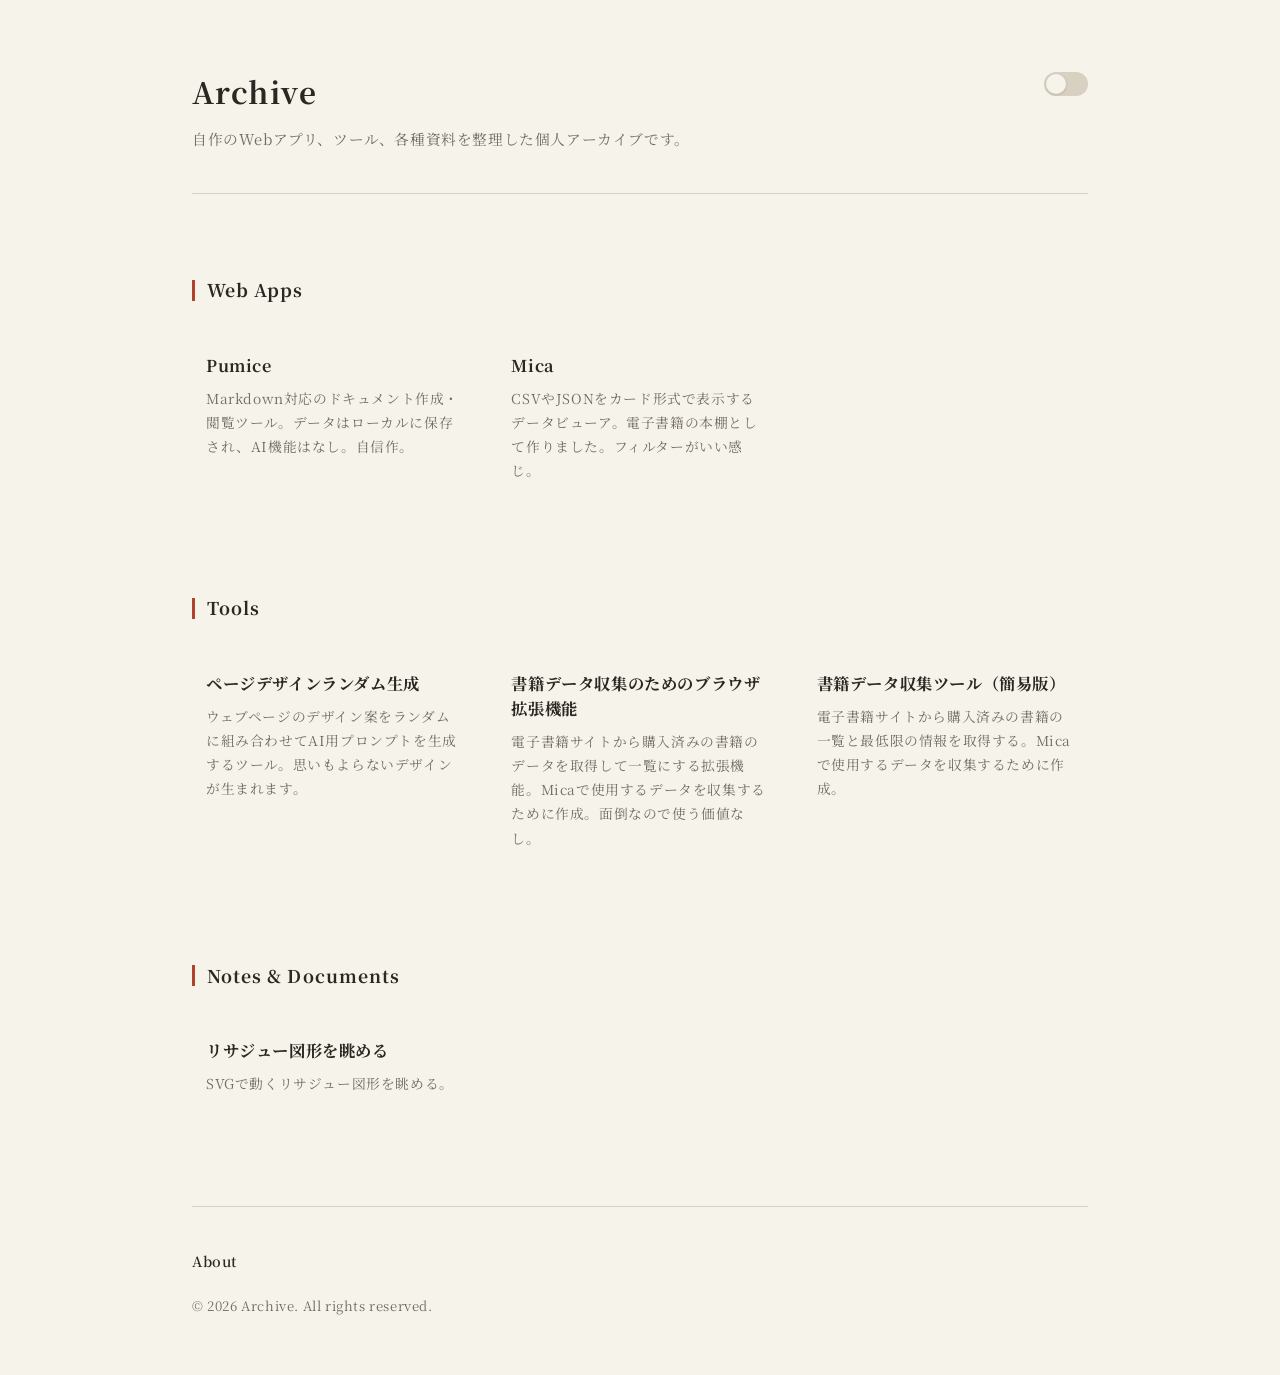
==== index.html @ b4024c44 "Initial commit" ====
<!DOCTYPE html>
<html lang="ja">
<head>
  <meta charset="UTF-8">
  <meta name="viewport" content="width=device-width, initial-scale=1.0">
  <title>Archive</title>
  <meta name="description" content="制作したWebアプリ、ツール、資料のアーカイブです。">
  <link rel="icon" href="favicon.svg" type="image/svg+xml">

  <!-- Google Fonts: Noto Sans JP -->
  <link rel="preconnect" href="https://fonts.googleapis.com">
  <link rel="preconnect" href="https://fonts.gstatic.com" crossorigin>
  <link href="https://fonts.googleapis.com/css2?family=Noto+Sans+JP:wght@400;500;600&display=swap" rel="stylesheet">

  <script>
    (function() {
      const theme = localStorage.getItem("selected-theme") === "dark" ? "dark" : "paper";
      document.write('<link id="theme-style" rel="stylesheet" href="./style-' + theme + '.css">');
    })();
  </script>
  <noscript>
    <link id="theme-style" rel="stylesheet" href="./style-paper.css">
  </noscript>

  <script src="./contents.js" defer></script>
  <script src="./main.js" defer></script>
</head>
<body>
  <div class="site-wrapper">
    <!-- ヘッダー -->
    <header class="site-header">
      <div class="header-inner">
        <h1 class="site-title">
          <a href="./index.html">Archive</a>
        </h1>
        <p class="site-description">自作のWebアプリ、ツール、各種資料を整理した個人アーカイブです。</p>
      </div>
      <button type="button" id="theme-toggle" class="theme-toggle" role="switch" aria-checked="false" aria-label="ダークモード切り替え">
        <span class="toggle-slider"></span>
      </button>
    </header>

    <!-- メインコンテンツ（main.js により動的生成） -->
    <main class="site-main" id="main-content" aria-live="polite">
      <!-- カテゴリーセクションがここに展開されます -->
    </main>

    <!-- フッター -->
    <footer class="site-footer">
      <div class="footer-inner">
        <nav class="footer-nav" aria-label="フッターナビゲーション">
          <ul class="footer-links">
            <li><a href="./about/">About</a></li>
            <!-- <li><a href="./rss.xml">RSS</a></li> -->
          </ul>
        </nav>

        <p class="copyright">&copy; 2026 Archive. All rights reserved.</p>
      </div>
    </footer>
  </div>
</body>
</html>
---- style-paper.css ----
@charset "UTF-8";

@import url('https://fonts.googleapis.com/css2?family=Noto+Serif+JP:wght@400;600;700&family=Shippori+Mincho:wght@400;600;700&display=swap');

:root {
  --bg-canvas: #f6f3eb;
  --bg-hover: #ede8dc;
  --bg-subtle: #e6e0d2;
  --text-main: #2b2723;
  --text-muted: #726c63;
  --accent: #b0432c;
  --border-color: #d8d1c2;
  --border-thin: 1px solid var(--border-color);
  --radius: 3px;
  --font-base: "Noto Serif JP", "Shippori Mincho", "Yu Mincho", "Hiragino Mincho ProN", serif;
  --container-max-width: 960px;
}

*, *::before, *::after {
  box-sizing: border-box;
  margin: 0;
  padding: 0;
}

body {
  background-color: var(--bg-canvas);
  color: var(--text-main);
  font-family: var(--font-base);
  font-size: 15px;
  line-height: 1.85;
  letter-spacing: 0.04em;
  -webkit-font-smoothing: antialiased;
}

.site-wrapper {
  max-width: var(--container-max-width);
  margin: 0 auto;
  padding: 0 32px;
  min-height: 100vh;
  display: flex;
  flex-direction: column;
}

a {
  color: inherit;
  text-decoration: none;
  transition: color 0.15s ease;
}

a:focus-visible {
  outline: 2px solid var(--accent);
  outline-offset: 3px;
}

/* ヘッダー */
.site-header {
  position: relative;
  margin-top: 0;
  margin-bottom: 80px;
  padding: 72px 0 40px 0;
  border-bottom: var(--border-thin);
}

.site-title {
  font-size: 1.85rem;
  font-weight: 700;
  letter-spacing: 0.05em;
  line-height: 1.3;
}

.site-title a:hover {
  color: var(--accent);
}

.site-description {
  margin-top: 16px;
  color: var(--text-muted);
  font-size: 0.92rem;
  line-height: 1.8;
  max-width: 80%;
}

/* 右上トグルスイッチ */
.theme-toggle {
  position: absolute;
  top: 72px;
  right: 0;
  width: 44px;
  height: 24px;
  background-color: var(--border-color);
  border: none;
  border-radius: 9999px;
  padding: 2px;
  cursor: pointer;
  display: flex;
  align-items: center;
  transition: background-color 0.25s ease;
  outline: none;
}

.theme-toggle:focus-visible {
  outline: 2px solid var(--accent);
  outline-offset: 3px;
}

.theme-toggle .toggle-slider {
  display: block;
  width: 20px;
  height: 20px;
  background-color: var(--bg-canvas);
  border-radius: 50%;
  transition: transform 0.25s ease, background-color 0.25s ease;
  box-shadow: 0 1px 3px rgba(0, 0, 0, 0.15);
}

.theme-toggle[aria-checked="true"] {
  background-color: var(--accent);
}

.theme-toggle[aria-checked="true"] .toggle-slider {
  transform: translateX(20px);
}

/* メインコンテンツ */
.site-main {
  flex: 1;
  padding-bottom: 96px;
}

.category-section {
  margin-bottom: 96px;
}

.category-section:last-child {
  margin-bottom: 0;
}

.category-title {
  display: flex;
  align-items: center;
  gap: 12px;
  font-size: 1.1rem;
  font-weight: 700;
  letter-spacing: 0.06em;
  margin-bottom: 32px;
}

.category-title::before {
  content: "";
  display: block;
  width: 3px;
  height: 1.2em;
  background-color: var(--accent);
}

.items-grid {
  display: grid;
  grid-template-columns: repeat(3, 1fr);
  gap: 32px 20px;
  list-style: none;
}

.content-item {
  display: flex;
  flex-direction: column;
  padding: 14px;
  border-radius: var(--radius);
  transition: background-color 0.2s ease;
}

.content-item:hover {
  background-color: var(--bg-hover);
}

.item-thumbnail-wrap {
  display: block;
  width: 100%;
  aspect-ratio: 16 / 9;
  background-color: var(--bg-subtle);
  border-radius: 2px;
  overflow: hidden;
  margin-bottom: 14px;
}

.item-thumbnail {
  width: 100%;
  height: 100%;
  object-fit: cover;
  display: block;
}

.item-title {
  font-size: 1.02rem;
  font-weight: 700;
  line-height: 1.55;
  margin-bottom: 8px;
}

.item-title-link {
  color: var(--text-main);
}

.item-title-link:hover {
  color: var(--accent);
  text-decoration: underline;
  text-underline-offset: 4px;
}

.item-description {
  font-size: 0.86rem;
  color: var(--text-muted);
  line-height: 1.75;
}

/* フッター */
.site-footer {
  margin-top: auto;
  padding: 40px 0 56px 0;
  border-top: var(--border-thin);
}

.footer-inner {
  display: flex;
  flex-direction: column;
  gap: 20px;
}

.footer-links {
  list-style: none;
  display: flex;
  gap: 24px;
}

.footer-links a {
  font-size: 0.88rem;
  font-weight: 600;
}

.footer-links a:hover {
  color: var(--accent);
}

.copyright {
  font-size: 0.82rem;
  color: var(--text-muted);
}

@media (max-width: 768px) {
  .items-grid {
    grid-template-columns: repeat(2, 1fr);
  }
}

@media (max-width: 480px) {
  .site-wrapper { padding: 0 20px; }
  .site-header { padding-top: 48px; margin-bottom: 56px; }
  .theme-toggle { top: 48px; }
  .category-section { margin-bottom: 72px; }
  .items-grid { grid-template-columns: 1fr; }
}
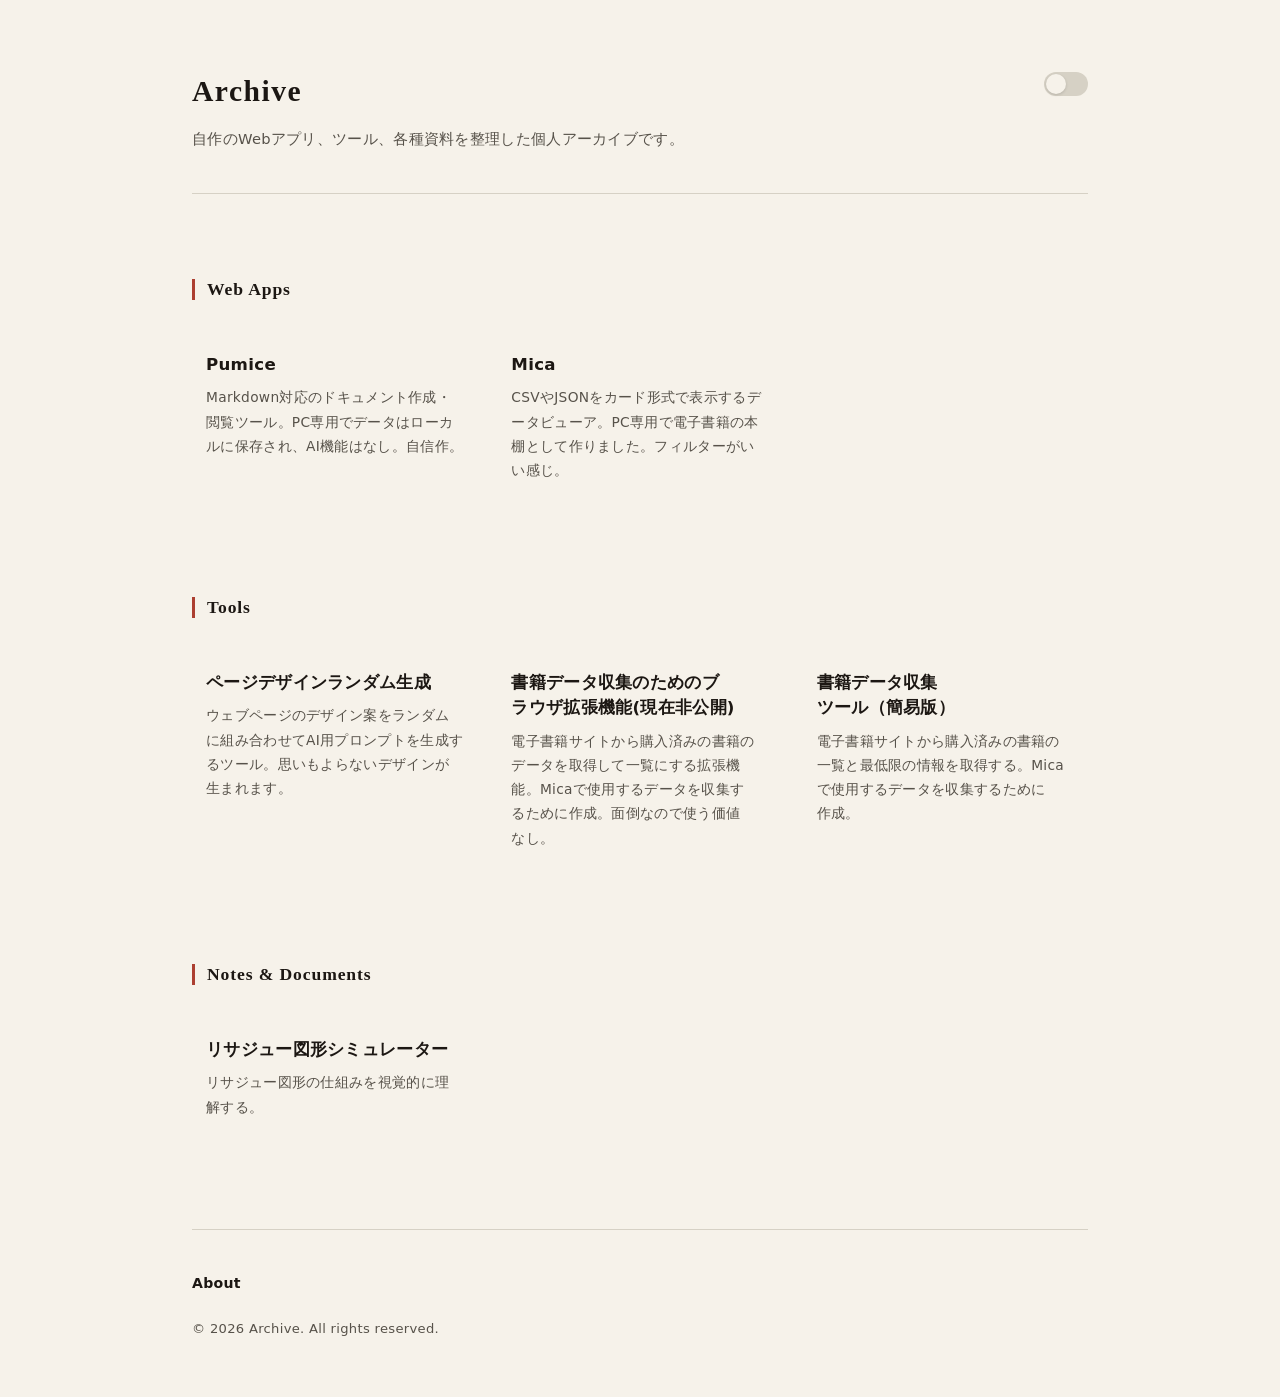
==== commit b6d3fdad: "css改修" ====
--- a/index.html
+++ b/index.html
@@ -3,29 +3,29 @@
 <head>
   <meta charset="UTF-8">
   <meta name="viewport" content="width=device-width, initial-scale=1.0">
+  <meta name="color-scheme" content="light dark">
   <title>Archive</title>
   <meta name="description" content="制作したWebアプリ、ツール、資料のアーカイブです。">
   <link rel="icon" href="favicon.svg" type="image/svg+xml">
 
-  <!-- Google Fonts: Noto Sans JP -->
-  <link rel="preconnect" href="https://fonts.googleapis.com">
-  <link rel="preconnect" href="https://fonts.gstatic.com" crossorigin>
-  <link href="https://fonts.googleapis.com/css2?family=Noto+Sans+JP:wght@400;500;600&display=swap" rel="stylesheet">
-
+  <!-- 描画前のちらつき防止：保存済みテーマをファーストペイント前に適用 -->
   <script>
-    (function() {
-      const theme = localStorage.getItem("selected-theme") === "dark" ? "dark" : "paper";
-      document.write('<link id="theme-style" rel="stylesheet" href="./style-' + theme + '.css">');
+    (() => {
+      const saved = localStorage.getItem("selected-theme");
+      if (saved === "light" || saved === "dark") {
+        document.documentElement.dataset.theme = saved;
+        document.querySelector('meta[name="color-scheme"]')?.setAttribute("content", saved);
+      }
     })();
   </script>
-  <noscript>
-    <link id="theme-style" rel="stylesheet" href="./style-paper.css">
-  </noscript>
 
-  <script src="./contents.js" defer></script>
-  <script src="./main.js" defer></script>
+  <link rel="stylesheet" href="./tokens.css">
+  <link rel="stylesheet" href="./style.css">
+  <script type="module" src="./main.js"></script>
 </head>
 <body>
+  <a href="#main-content" class="skip-link">メインコンテンツへ移動</a>
+
   <div class="site-wrapper">
     <!-- ヘッダー -->
     <header class="site-header">
@@ -35,14 +35,78 @@
         </h1>
         <p class="site-description">自作のWebアプリ、ツール、各種資料を整理した個人アーカイブです。</p>
       </div>
-      <button type="button" id="theme-toggle" class="theme-toggle" role="switch" aria-checked="false" aria-label="ダークモード切り替え">
-        <span class="toggle-slider"></span>
-      </button>
+
+      <label class="theme-switch" title="テーマ切り替え（Paper / Dark）">
+        <input
+          type="checkbox"
+          switch
+          id="theme-toggle"
+          class="theme-switch-input"
+          aria-label="ダークモード切り替え"
+        >
+      </label>
     </header>
 
-    <!-- メインコンテンツ（main.js により動的生成） -->
-    <main class="site-main" id="main-content" aria-live="polite">
-      <!-- カテゴリーセクションがここに展開されます -->
+    <!-- メインコンテンツ -->
+    <main class="site-main" id="main-content">
+      <section class="category-section">
+        <h2 class="category-title">Web Apps</h2>
+        <ul class="items-grid">
+          <li class="content-item">
+            <!-- サムネイルを使う場合の例：
+            <a href="https://pumicebimsstein.github.io/Pumice/" class="item-thumbnail-wrap" tabindex="-1" aria-hidden="true">
+              <img class="item-thumbnail" src="./images/Pumice.png" alt="" loading="lazy">
+            </a>
+            -->
+            <h3 class="item-title">
+              <a href="https://pumicebimsstein.github.io/Pumice/" class="item-title-link">Pumice</a>
+            </h3>
+            <p class="item-description">Markdown対応のドキュメント作成・閲覧ツール。PC専用でデータはローカルに保存され、AI機能はなし。自信作。</p>
+          </li>
+          <li class="content-item">
+            <h3 class="item-title">
+              <a href="https://pumicebimsstein.github.io/Mica/" class="item-title-link">Mica</a>
+            </h3>
+            <p class="item-description">CSVやJSONをカード形式で表示するデータビューア。PC専用で電子書籍の本棚として作りました。フィルターがいい感じ。</p>
+          </li>
+        </ul>
+      </section>
+
+      <section class="category-section">
+        <h2 class="category-title">Tools</h2>
+        <ul class="items-grid">
+          <li class="content-item">
+            <h3 class="item-title">
+              <a href="./randomdesign/" class="item-title-link">ページデザインランダム生成</a>
+            </h3>
+            <p class="item-description">ウェブページのデザイン案をランダムに組み合わせてAI用プロンプトを生成するツール。思いもよらないデザインが生まれます。</p>
+          </li>
+          <li class="content-item">
+            <h3 class="item-title">
+              <span class="item-title-text">書籍データ収集のためのブラウザ拡張機能(現在非公開)</span>
+            </h3>
+            <p class="item-description">電子書籍サイトから購入済みの書籍のデータを取得して一覧にする拡張機能。Micaで使用するデータを収集するために作成。面倒なので使う価値なし。</p>
+          </li>
+          <li class="content-item">
+            <h3 class="item-title">
+              <a href="./bookmarklet/" class="item-title-link">書籍データ収集ツール（簡易版）</a>
+            </h3>
+            <p class="item-description">電子書籍サイトから購入済みの書籍の一覧と最低限の情報を取得する。Micaで使用するデータを収集するために作成。</p>
+          </li>
+        </ul>
+      </section>
+
+      <section class="category-section">
+        <h2 class="category-title">Notes &amp; Documents</h2>
+        <ul class="items-grid">
+          <li class="content-item">
+            <h3 class="item-title">
+              <a href="./Lissajousgraph/" class="item-title-link">リサジュー図形シミュレーター</a>
+            </h3>
+            <p class="item-description">リサジュー図形の仕組みを視覚的に理解する。</p>
+          </li>
+        </ul>
+      </section>
     </main>
 
     <!-- フッター -->
@@ -54,10 +118,9 @@
             <!-- <li><a href="./rss.xml">RSS</a></li> -->
           </ul>
         </nav>
-
         <p class="copyright">&copy; 2026 Archive. All rights reserved.</p>
       </div>
     </footer>
   </div>
 </body>
-</html>+</html>
--- a/tokens.css
+++ b/tokens.css
@@ -0,0 +1,136 @@
+@charset "UTF-8";
+
+@layer reset, tokens, base, layout, components;
+
+@layer tokens {
+  :root {
+    color-scheme: light dark;
+
+    /* 共通サイズ */
+    --container-max-width: 60rem; /* 960px */
+
+    /* カラーパレット（Paper の文字コントラストを引き締め済み） */
+    --bg-canvas: light-dark(oklch(0.962 0.011 85), oklch(0.184 0.008 265));
+    --bg-hover: light-dark(oklch(0.931 0.014 85), oklch(0.228 0.010 265));
+    --bg-subtle: light-dark(oklch(0.905 0.016 85), oklch(0.249 0.011 265));
+    --text-main: light-dark(oklch(0.21 0.012 65), oklch(0.955 0.004 265));
+    --text-muted: light-dark(oklch(0.44 0.014 75), oklch(0.654 0.016 265));
+    --accent: light-dark(oklch(0.517 0.145 30), oklch(0.648 0.184 260));
+    --border-color: light-dark(oklch(0.861 0.017 85), oklch(0.275 0.011 265));
+
+    /* トグルスイッチの色 */
+    --switch-track-off: light-dark(var(--border-color), oklch(0.342 0.013 265));
+    --switch-thumb: light-dark(var(--bg-canvas), var(--text-main));
+    --switch-shadow: light-dark(oklch(0 0 0 / 0.15), oklch(0 0 0 / 0.4));
+
+    /* 本文用フォント（Paper / Dark 共通で読みやすいシステム UI フォント） */
+    --font-body: system-ui, -apple-system, BlinkMacSystemFont, "Segoe UI", Roboto, sans-serif;
+
+    /* Paper テーマ固有の質感（見出しのみ明朝体） */
+    --font-heading: "Hiragino Mincho ProN", "BIZ UDPMincho", "BIZ UDP明朝", "Yu Mincho", Georgia, serif;
+    --line-height-base: 1.8;
+    --line-height-desc: 1.75;
+    --letter-spacing-base: 0.02em;
+    --letter-spacing-heading: 0.05em;
+    --radius: 3px;
+    --radius-thumb: 2px;
+    --title-size: 1.85rem;
+    --cat-bar-width: 3px;
+    --cat-title-size: 1.1rem;
+    --item-title-size: 1.04rem;
+    --item-title-lh: 1.55;
+    --footer-link-size: 0.88rem;
+    --footer-link-weight: 600;
+  }
+
+  /* 手動で Paper / Dark を選択したときの color-scheme 上書き */
+  :root[data-theme="light"] {
+    color-scheme: light;
+  }
+
+  :root[data-theme="dark"] {
+    color-scheme: dark;
+  }
+
+  /* Dark テーマ固有の質感（見出しもシステム UI フォントに統一） */
+  :root[data-theme="dark"] {
+    --font-heading: var(--font-body);
+    --line-height-base: 1.8;
+    --line-height-desc: 1.7;
+    --letter-spacing-base: 0.02em;
+    --letter-spacing-heading: 0.01em;
+    --radius: 6px;
+    --radius-thumb: 4px;
+    --title-size: 1.75rem;
+    --cat-bar-width: 4px;
+    --cat-title-size: 1.05rem;
+    --item-title-size: 1rem;
+    --item-title-lh: 1.5;
+    --footer-link-size: 0.86rem;
+    --footer-link-weight: 500;
+  }
+
+  @media (prefers-color-scheme: dark) {
+    :root:not([data-theme="light"]) {
+      --font-heading: var(--font-body);
+      --line-height-base: 1.8;
+      --line-height-desc: 1.7;
+      --letter-spacing-base: 0.02em;
+      --letter-spacing-heading: 0.01em;
+      --radius: 6px;
+      --radius-thumb: 4px;
+      --title-size: 1.75rem;
+      --cat-bar-width: 4px;
+      --cat-title-size: 1.05rem;
+      --item-title-size: 1rem;
+      --item-title-lh: 1.5;
+      --footer-link-size: 0.86rem;
+      --footer-link-weight: 500;
+    }
+  }
+
+  /* light-dark() 非対応ブラウザ向けフォールバック */
+  @supports not (color: light-dark(white, black)) {
+    :root,
+    :root[data-theme="light"] {
+      --bg-canvas: #f6f3eb;
+      --bg-hover: #ede8dc;
+      --bg-subtle: #e6e0d2;
+      --text-main: #1c1916;
+      --text-muted: #59534c;
+      --accent: #b0432c;
+      --border-color: #d8d1c2;
+      --switch-track-off: #d8d1c2;
+      --switch-thumb: #f6f3eb;
+      --switch-shadow: rgba(0, 0, 0, 0.15);
+    }
+
+    :root[data-theme="dark"] {
+      --bg-canvas: #121316;
+      --bg-hover: #1c1d22;
+      --bg-subtle: #202227;
+      --text-main: #f0f0f2;
+      --text-muted: #8d919b;
+      --accent: #4d8cff;
+      --border-color: #26282e;
+      --switch-track-off: #363940;
+      --switch-thumb: #f0f0f2;
+      --switch-shadow: rgba(0, 0, 0, 0.4);
+    }
+
+    @media (prefers-color-scheme: dark) {
+      :root:not([data-theme="light"]) {
+        --bg-canvas: #121316;
+        --bg-hover: #1c1d22;
+        --bg-subtle: #202227;
+        --text-main: #f0f0f2;
+        --text-muted: #8d919b;
+        --accent: #4d8cff;
+        --border-color: #26282e;
+        --switch-track-off: #363940;
+        --switch-thumb: #f0f0f2;
+        --switch-shadow: rgba(0, 0, 0, 0.4);
+      }
+    }
+  }
+}
--- a/style.css
+++ b/style.css
@@ -0,0 +1,340 @@
+@charset "UTF-8";
+
+@layer reset, tokens, base, layout, components;
+
+@layer reset {
+  *,
+  *::before,
+  *::after {
+    box-sizing: border-box;
+  }
+
+  body,
+  h1,
+  h2,
+  h3,
+  p,
+  ul {
+    margin: 0;
+  }
+
+  ul[class] {
+    padding: 0;
+    list-style: none;
+  }
+}
+
+@layer base {
+  body {
+    background-color: var(--bg-canvas);
+    color: var(--text-main);
+    font-family: var(--font-body);
+    font-size: 0.9375rem;
+    line-height: var(--line-height-base);
+    letter-spacing: var(--letter-spacing-base);
+  }
+
+  :root[data-theme="dark"] body {
+    -webkit-font-smoothing: antialiased;
+  }
+
+  @media (prefers-color-scheme: dark) {
+    :root:not([data-theme="light"]) body {
+      -webkit-font-smoothing: antialiased;
+    }
+  }
+
+  a {
+    color: inherit;
+    text-decoration: none;
+    transition: color 0.15s ease;
+
+    &:focus-visible {
+      outline: 2px solid var(--accent);
+      outline-offset: 3px;
+    }
+  }
+}
+
+@layer layout {
+  .site-wrapper {
+    max-inline-size: var(--container-max-width);
+    margin-inline: auto;
+    padding-inline: 2rem;
+    min-block-size: 100vh;
+    min-block-size: 100dvh;
+    display: flex;
+    flex-direction: column;
+  }
+
+  /* ヘッダー */
+  .site-header {
+    display: flex;
+    justify-content: space-between;
+    align-items: flex-start;
+    gap: 1.5rem;
+    margin-block-end: 5rem;
+    padding-block: 4.5rem 2.5rem;
+    border-block-end: 1px solid var(--border-color);
+  }
+
+  .header-inner {
+    min-inline-size: 0;
+  }
+
+  .site-title {
+    font-family: var(--font-heading);
+    font-size: var(--title-size);
+    font-weight: 700;
+    letter-spacing: var(--letter-spacing-heading);
+    line-height: 1.3;
+    text-wrap: balance;
+
+    & a:hover {
+      color: var(--accent);
+    }
+  }
+
+  .site-description {
+    margin-block-start: 1rem;
+    color: var(--text-muted);
+    font-size: 0.92rem;
+    line-height: var(--line-height-base);
+    max-inline-size: 65ch;
+    text-wrap: pretty;
+    overflow-wrap: break-word;
+  }
+
+  /* メインコンテンツ */
+  .site-main {
+    flex: 1;
+    padding-block-end: 6rem;
+  }
+
+  .category-section {
+    margin-block-end: 6rem;
+    content-visibility: auto;
+    contain-intrinsic-block-size: auto 20rem;
+
+    &:last-child {
+      margin-block-end: 0;
+    }
+  }
+
+  .items-grid {
+    display: grid;
+    grid-template-columns: repeat(3, 1fr);
+    gap: 2rem 1.25rem;
+  }
+
+  /* フッター */
+  .site-footer {
+    margin-block-start: auto;
+    padding-block: 2.5rem 3.5rem;
+    border-block-start: 1px solid var(--border-color);
+  }
+
+  .footer-inner {
+    display: flex;
+    flex-direction: column;
+    gap: 1.25rem;
+  }
+
+  .footer-links {
+    display: flex;
+    gap: 1.5rem;
+
+    & a {
+      font-size: var(--footer-link-size);
+      font-weight: var(--footer-link-weight);
+
+      &:hover {
+        color: var(--accent);
+      }
+    }
+  }
+
+  .copyright {
+    font-size: 0.82rem;
+    color: var(--text-muted);
+  }
+
+  /* レスポンシブ */
+  @media (width <= 48rem) {
+    .items-grid {
+      grid-template-columns: repeat(2, 1fr);
+    }
+  }
+
+  @media (width <= 30rem) {
+    .site-wrapper {
+      padding-inline: 1.25rem;
+    }
+
+    .site-header {
+      padding-block-start: 3rem;
+      margin-block-end: 3.5rem;
+    }
+
+    .category-section {
+      margin-block-end: 4.5rem;
+    }
+
+    .items-grid {
+      grid-template-columns: 1fr;
+    }
+  }
+}
+
+@layer components {
+  /* スキップリンク */
+  .skip-link {
+    position: fixed;
+    inset-block-start: 0.75rem;
+    inset-inline-start: 0.75rem;
+    z-index: 100;
+    padding: 0.5rem 1rem;
+    background-color: var(--bg-canvas);
+    color: var(--text-main);
+    border: 2px solid var(--accent);
+    border-radius: var(--radius);
+    font-size: 0.875rem;
+    font-weight: 600;
+    transform: translateY(-200%);
+
+    &:focus-visible {
+      transform: translateY(0);
+    }
+  }
+
+  /* テーマ切り替えスイッチ */
+  .theme-switch {
+    display: inline-flex;
+    align-items: center;
+    flex-shrink: 0;
+  }
+
+  .theme-switch-input {
+    appearance: none;
+    position: relative;
+    margin: 0;
+    inline-size: 2.75rem;
+    block-size: 1.5rem;
+    background-color: var(--switch-track-off);
+    border: none;
+    border-radius: 9999px;
+    padding: 0.125rem;
+    cursor: pointer;
+    display: inline-flex;
+    align-items: center;
+    transition: background-color 0.2s ease;
+
+    &::before {
+      content: "";
+      display: block;
+      inline-size: 1.25rem;
+      block-size: 1.25rem;
+      background-color: var(--switch-thumb);
+      border-radius: 50%;
+      box-shadow: 0 1px 3px var(--switch-shadow);
+    }
+
+    &:checked {
+      background-color: var(--accent);
+
+      &::before {
+        transform: translateX(1.25rem);
+      }
+    }
+
+    &:focus-visible {
+      outline: 2px solid var(--accent);
+      outline-offset: 3px;
+    }
+  }
+
+  @media (prefers-reduced-motion: no-preference) {
+    .theme-switch-input::before {
+      transition: transform 0.2s ease, background-color 0.2s ease;
+    }
+  }
+
+  /* カテゴリータイトル */
+  .category-title {
+    display: flex;
+    align-items: center;
+    gap: 0.75rem;
+    font-family: var(--font-heading);
+    font-size: var(--cat-title-size);
+    font-weight: 700;
+    letter-spacing: var(--letter-spacing-heading);
+    margin-block-end: 2rem;
+    text-wrap: balance;
+
+    &::before {
+      content: "";
+      display: block;
+      inline-size: var(--cat-bar-width);
+      block-size: 1.2em;
+      flex-shrink: 0;
+      background-color: var(--accent);
+    }
+  }
+
+  /* コンテンツカード */
+  .content-item {
+    display: flex;
+    flex-direction: column;
+    padding: 0.875rem;
+    border-radius: var(--radius);
+    transition: background-color 0.2s ease;
+
+    &:hover {
+      background-color: var(--bg-hover);
+    }
+  }
+
+  .item-thumbnail-wrap {
+    display: block;
+    inline-size: 100%;
+    aspect-ratio: 16 / 9;
+    background-color: var(--bg-subtle);
+    border-radius: var(--radius-thumb);
+    overflow: hidden;
+    margin-block-end: 0.875rem;
+  }
+
+  .item-thumbnail {
+    inline-size: 100%;
+    block-size: 100%;
+    object-fit: cover;
+    display: block;
+  }
+
+  .item-title {
+    font-size: var(--item-title-size);
+    font-weight: 700;
+    line-height: var(--item-title-lh);
+    margin-block-end: 0.5rem;
+    text-wrap: balance;
+  }
+
+  .item-title-link,
+  .item-title-text {
+    color: var(--text-main);
+  }
+
+  .item-title-link:hover {
+    color: var(--accent);
+    text-decoration: underline;
+    text-underline-offset: 4px;
+  }
+
+  .item-description {
+    font-size: 0.86rem;
+    color: var(--text-muted);
+    line-height: var(--line-height-desc);
+    text-wrap: pretty;
+    overflow-wrap: break-word;
+  }
+}
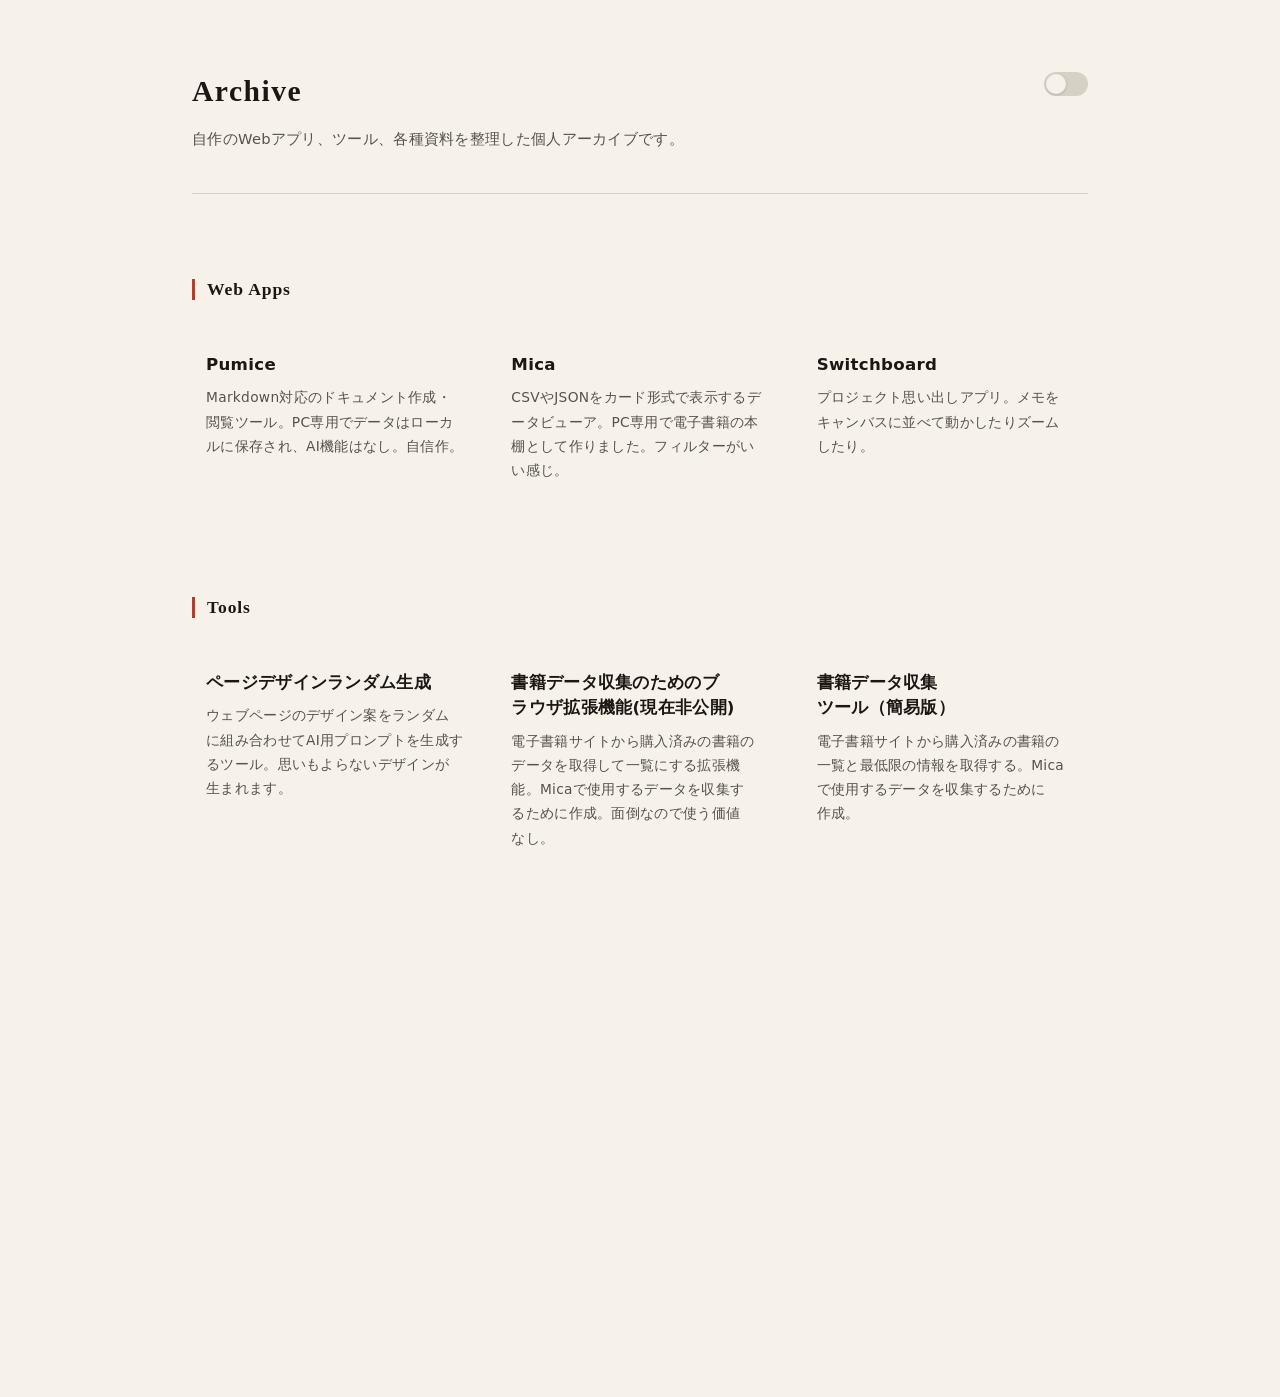
==== commit d3053691: "Switchboard追加" ====
--- a/index.html
+++ b/index.html
@@ -69,6 +69,12 @@
             </h3>
             <p class="item-description">CSVやJSONをカード形式で表示するデータビューア。PC専用で電子書籍の本棚として作りました。フィルターがいい感じ。</p>
           </li>
+          <li class="content-item">
+            <h3 class="item-title">
+              <a href="./Switchboard/" class="item-title-link">Switchboard</a>
+            </h3>
+            <p class="item-description">プロジェクト思い出しアプリ。メモをキャンバスに並べて動かしたりズームしたり。</p>
+          </li>
         </ul>
       </section>
 
